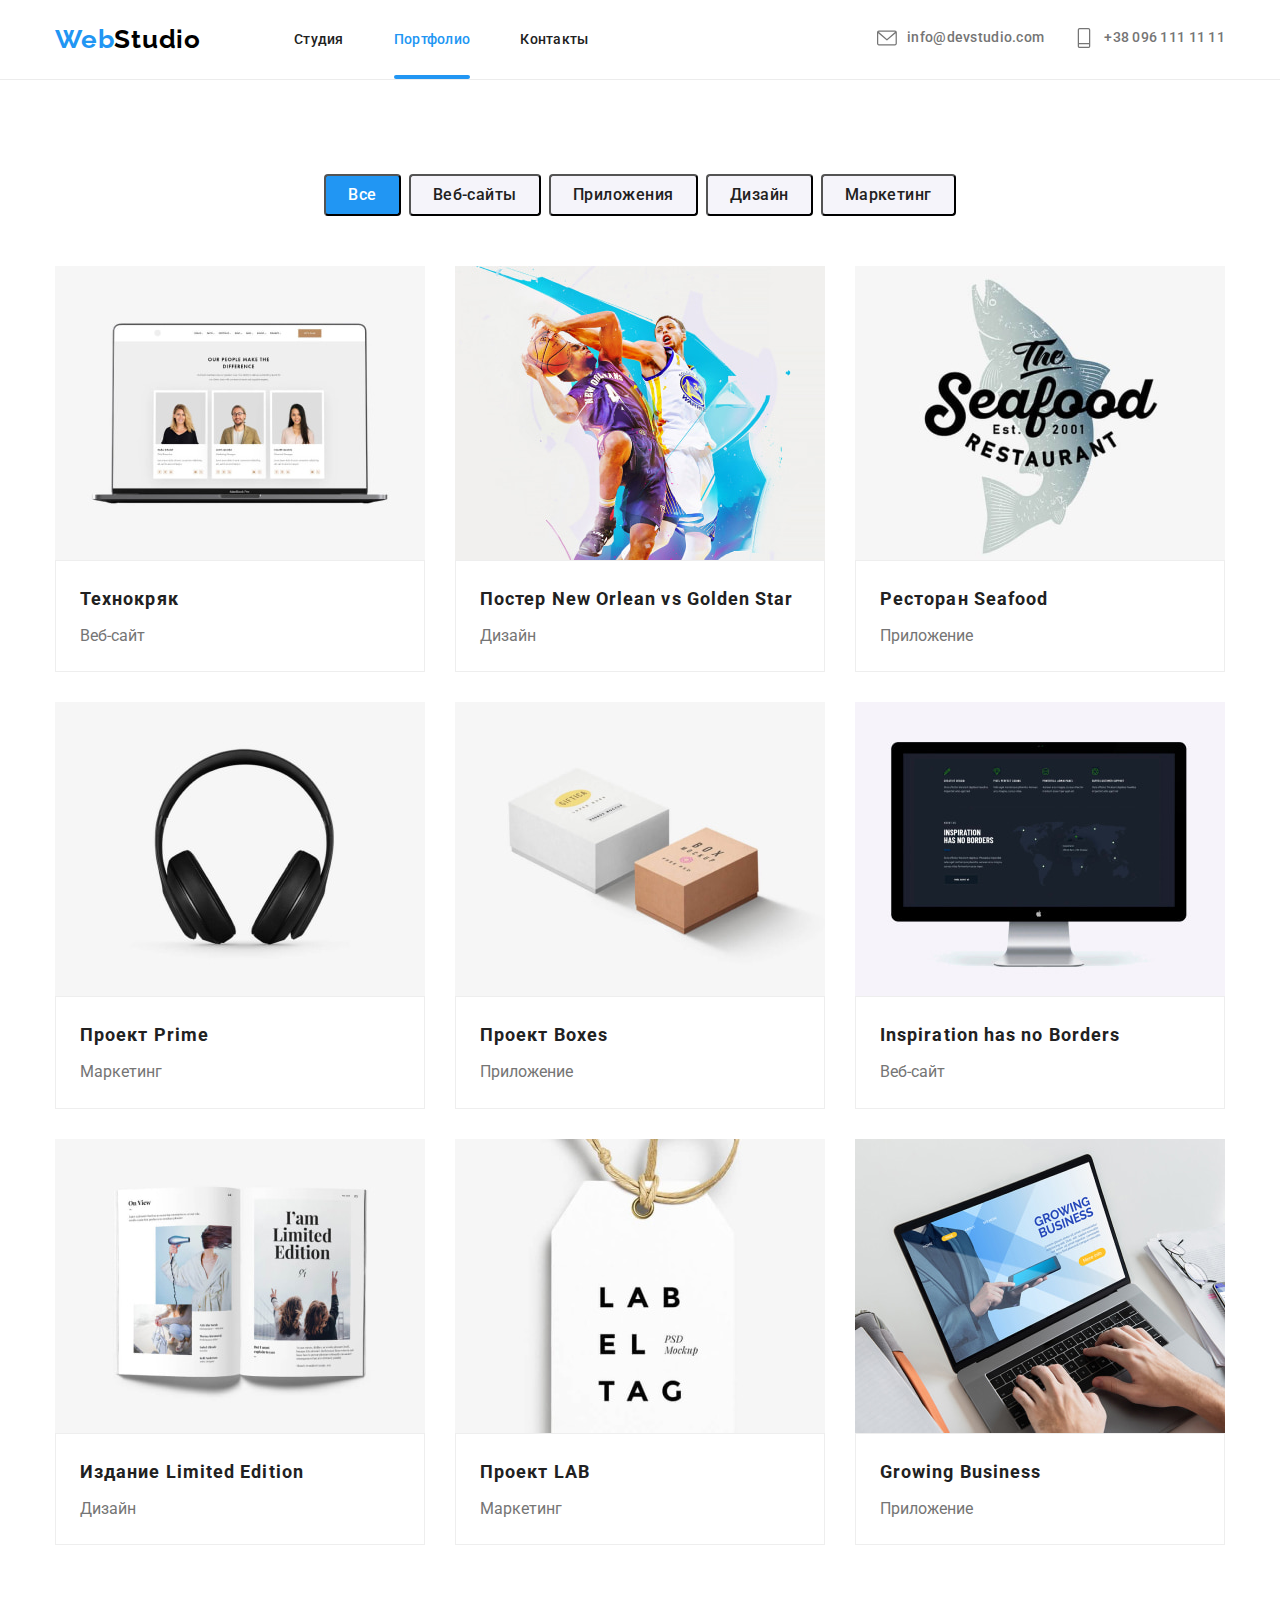
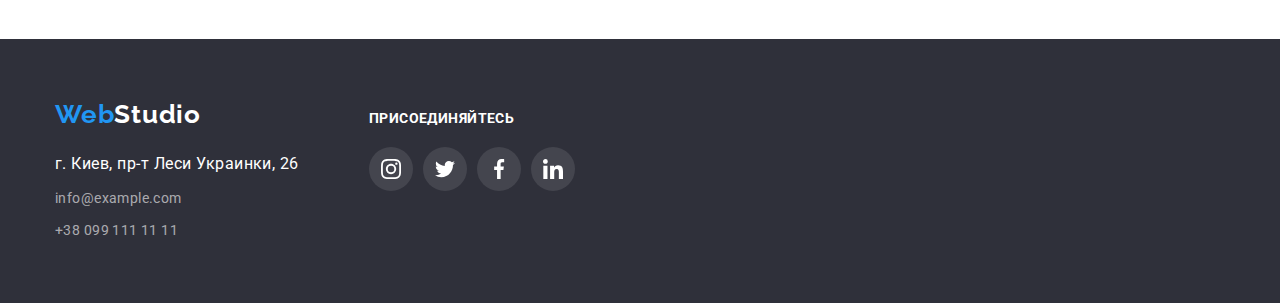
==== portfolio.html @ 1183ae74 "Initial commit" ====
<!DOCTYPE html>
<html lang="en">
  <head>
    <meta charset="UTF-8" />
    <meta http-equiv="X-UA-Compatible" content="IE=edge" />
    <meta name="viewport" content="width=device-width, initial-scale=1.0" />
    <title>Portfolio</title>
    <!--Fonts Start-->
    <link rel="preconnect" href="https://fonts.googleapis.com" />
    <link rel="preconnect" href="https://fonts.gstatic.com" crossorigin />
    <link
      href="https://fonts.googleapis.com/css2?family=Raleway:wght@700&family=Roboto:wght@400;500;700&display=swap"
      rel="stylesheet"
    />
    <!--Fonts End-->
    <!--Normalize Start-->
    <link
      rel="stylesheet"
      href="https://cdn.jsdelivr.net/npm/modern-normalize@1.1.0/modern-normalize.min.css"
    />
    <!--Normalize End-->

    <link rel="stylesheet" href="./css/styles.css" />
  </head>
  <body>
    <!-- Header section  -->
    <header class="header" data-header>
      <div class="container header-container">
        <a class="logo link" href="index.html">
          <span class="logo-text">Web</span><span class="logo-text-second-black">Studio</span>
        </a>
        <nav class="header-nav">
          <ul class="header-list list">
            <li class="header-item">
              <a class="header-link header-list-nav link" href="index.html">Студия</a>
            </li>
            <li class="header-item">
              <a class="header-link header-list-nav header-link-current link" href="portfolio.html"
                >Портфолио</a
              >
            </li>
            <li class="header-item">
              <a class="header-link header-list-nav link" href="#contacts">Контакты</a>
            </li>
          </ul>
        </nav>
        <ul class="contacts-nav list">
          <li class="item">
            <a class="link contacts-link" href="mailto:info@devstudio.com"
              ><svg class="contact-icon" width="20" height="20">
                <use href="./image/icon/icons.svg#icon-mail"></use>
              </svg>
              info@devstudio.com</a
            >
          </li>
          <li class="item">
            <a class="link contacts-link" href="tel:+380961111111"
              ><svg class="contact-icon" width="20" height="20">
                <use href="./image/icon/icons.svg#icon-phone"></use>
              </svg>
              +38 096 111 11 11</a
            >
          </li>
        </ul>
      </div>
    </header>
    <!--Functional section-->
    <main>
      <section class="functional">
        <div class="container">
          <!-- Логічний підзаголовок -->

          <h1 class="visually-hidden">Проэкти</h1>
          <ul class="list project-container">
            <li>
              <button type="button" class="btn-project-current btn-project">Все</button>
            </li>
            <li>
              <button type="button" class="btn-project">Веб-сайты</button>
            </li>
            <li>
              <button type="button" class="btn-project">Приложения</button>
            </li>
            <li>
              <button type="button" class="btn-project">Дизайн</button>
            </li>
            <li>
              <button type="button" class="btn-project">Маркетинг</button>
            </li>
          </ul>

          <ul class="list about-project">
            <li class="card">
              <a class="link-project link" href="">
                <div class="project-thumb">
                  <img
                    src="./image/project/img-pg2-1.jpg"
                    alt="Веб-сайт"
                    width="370"
                    height="294"
                  />
                  <div class="overlay-project">
                    <p class="overlay-project-text">
                      Ресурс предлагает комплексные предложения с разным уровнем функционала и
                      сервисов. Все это позволит посетителю получить исчерпывающие сведения о
                      компании или частном лице.
                    </p>
                  </div>
                </div>
                <div class="project-wrapper">
                  <h3 class="projects-item">Технокряк</h3>
                  <p class="projects-about">Веб-сайт</p>
                </div></a
              >
            </li>
            <li class="card">
              <a class="link-project link" href="">
                <div class="project-thumb">
                  <img src="./image/project/img-pg2-2.jpg" alt="Дизайн" width="370" height="294" />
                  <div class="overlay-project">
                    <p class="overlay-project-text">
                      Ресурс предлагает комплексные предложения с разным уровнем функционала и
                      сервисов. Все это позволит посетителю получить исчерпывающие сведения о
                      компании или частном лице.
                    </p>
                  </div>
                </div>
                <div class="project-wrapper">
                  <h3 class="projects-item">Постер New Orlean vs Golden Star</h3>
                  <p class="projects-about">Дизайн</p>
                </div></a
              >
            </li>
            <li class="card">
              <a class="link-project link" href="">
                <div class="project-thumb">
                  <img
                    src="./image/project/img-pg2-3.jpg"
                    alt="Приложение"
                    width="370"
                    height="294"
                  />
                  <div class="overlay-project">
                    <p class="overlay-project-text">
                      Ресурс предлагает комплексные предложения с разным уровнем функционала и
                      сервисов. Все это позволит посетителю получить исчерпывающие сведения о
                      компании или частном лице.
                    </p>
                  </div>
                </div>
                <div class="project-wrapper">
                  <h3 class="projects-item">Ресторан Seafood</h3>
                  <p class="projects-about">Приложение</p>
                </div></a
              >
            </li>
            <li class="card">
              <a class="link-project link" href="">
                <div class="project-thumb"><img src="./image/project/img-pg2-4.jpg" alt="Маркетинг" width="370" height="294" />
                <div class="overlay-project">
                    <p class="overlay-project-text">
                      Ресурс предлагает комплексные предложения с разным уровнем функционала и
                      сервисов. Все это позволит посетителю получить исчерпывающие сведения о
                      компании или частном лице.
                    </p>
                  </div></div>
                  <div class="project-wrapper">
                  <h3 class="projects-item">Проект Prime</h3>
                  <p class="projects-about">Маркетинг</p>
                </div></a
              >
            </li>
            <li class="card">
              <a class="link-project link" href="">
                <div class="project-thumb"><img
                  src="./image/project/img-pg2-5.jpg"
                  alt="Приложение"
                  width="370"
                  height="294"
                />
                <div class="overlay-project">
                    <p class="overlay-project-text">
                      Ресурс предлагает комплексные предложения с разным уровнем функционала и
                      сервисов. Все это позволит посетителю получить исчерпывающие сведения о
                      компании или частном лице.
                    </p>
                  </div></div>
                <div class="project-wrapper">
                  <h3 class="projects-item">Проект Boxes</h3>
                  <p class="projects-about">Приложение</p>
                </div></a
              >
            </li>
            <li class="card">
              <a class="link-project link" href="">
                 <div class="project-thumb"><img src="./image/project/img-pg2-6.jpg" alt="Веб-сайт" width="370" height="294" />
                <div class="overlay-project">
                    <p class="overlay-project-text">
                      Ресурс предлагает комплексные предложения с разным уровнем функционала и
                      сервисов. Все это позволит посетителю получить исчерпывающие сведения о
                      компании или частном лице.
                    </p>
                  </div>
                </div>
                  <div class="project-wrapper">
                  <h3 class="projects-item">Inspiration has no Borders</h3>
                  <p class="projects-about">Веб-сайт</p>
                </div></a
              >
            </li>
            <li class="card">
              <a class="link-project link" href="">
                <div class="project-thumb"><img src="./image/project/img-pg2-7.jpg" alt="Дизайн" width="370" height="294" />
                <div class="overlay-project">
                    <p class="overlay-project-text">
                      Ресурс предлагает комплексные предложения с разным уровнем функционала и
                      сервисов. Все это позволит посетителю получить исчерпывающие сведения о
                      компании или частном лице.
                    </p>
                  </div>
                </div>
                  <div class="project-wrapper">
                  <h3 class="projects-item">Издание Limited Edition</h3>
                  <p class="projects-about">Дизайн</p>
                </div></a
              >
            </li>
            <li class="card">
              <a class="link-project link" href="">
                <div class="project-thumb"><img src="./image/project/img-pg2-8.jpg" alt="Маркетинг" width="370" height="294" />
                <div class="overlay-project">
                    <p class="overlay-project-text">
                      Ресурс предлагает комплексные предложения с разным уровнем функционала и
                      сервисов. Все это позволит посетителю получить исчерпывающие сведения о
                      компании или частном лице.
                    </p>
                  </div>
                </div>
                  <div class="project-wrapper">
                  <h3 class="projects-item">Проект LAB</h3>
                  <p class="projects-about">Маркетинг</p>
                </div></a
              >
            </li>
            <li class="card">
              <div class="project-thumb"><a class="link-project link" href="">
                <img
                  src="./image/project/img-pg2-9.jpg"
                  alt="Приложение"
                  width="370"
                  height="294"
                />
                <div class="overlay-project">
                    <p class="overlay-project-text">
                      Ресурс предлагает комплексные предложения с разным уровнем функционала и
                      сервисов. Все это позволит посетителю получить исчерпывающие сведения о
                      компании или частном лице.
                    </p>
                  </div>
                </div>
                <div class="project-wrapper">
                  <h3 class="projects-item">Growing Business</h3>
                  <p class="projects-about">Приложение</p>
                </div></a
              >
            </li>
          </ul>
        </div>
      </section>
    </main>
    <!--Project section-->
    <!-- Footer section -->
    <footer class="footer" id="contacts">
      <div class="container footer-section">
        <div class="footer-contacts">
          <a class="logo logo-footer link" href="">
            <span class="logo-text">Web</span><span class="logo-text-second-white">Studio</span>
          </a>
          <address class="contacts-adress">
            <ul class="footer-item list">
              <li class="footer-list">
                <a
                  class="footer-adress link"
                  href="https://goo.gl/maps/zEuSGxevjgM5tQku9"
                  target="_blank"
                  rel="noopener norefferer"
                  >г. Киев, пр-т Леси Украинки, 26</a
                >
              </li>
              <li class="footer-list">
                <a class="footer-email link" href="mailto:info@example.com">info@example.com</a>
              </li>
              <li class="footer-list">
                <a class="footer-phone link" href="tel:+380991111111">+38 099 111 11 11</a>
              </li>
            </ul>
          </address>
        </div>
        <div class="footer-container">
          <p class="footer-text">Присоединяйтесь</p>
          <ul class="footer-connect list">
            <li class="footer-connect-item">
              <a
                class="footer-connect-link link"
                href=""
                target="_blank"
                rel="noopener noreferrer"
                aria-label="instagram"
              >
                <svg class="footer-icon" width="20" height="20">
                  <use href="./image/icon/icons.svg#icon-instagram"></use>
                </svg>
              </a>
            </li>
            <li class="footer-connect-item">
              <a
                class="footer-connect-link link"
                href=""
                target="_blank"
                rel="noopener noreferrer"
                aria-label="twitter"
              >
                <svg class="footer-icon" width="20" height="20">
                  <use href="./image/icon/icons.svg#icon-twitter"></use>
                </svg>
              </a>
            </li>
            <li class="footer-connect-item">
              <a
                class="footer-connect-link link"
                href=""
                target="_blank"
                rel="noopener noreferrer"
                aria-label="facebook"
              >
                <svg class="footer-icon" width="20" height="20">
                  <use href="./image/icon/icons.svg#icon-facebook"></use>
                </svg>
              </a>
            </li>
            <li class="footer-connect-item">
              <a
                class="footer-connect-link link"
                href=""
                target="_blank"
                rel="noopener noreferrer"
                aria-label="linkidn"
              >
                <svg class="footer-icon" width="20" height="20">
                  <use href="./image/icon/icons.svg#icon-linkedin"></use>
                </svg>
              </a>
            </li>
          </ul>
        </div>
      </div>
    </footer>
  </body>
</html>
---- css/styles.css ----
:root {
  /* fonts */
  --main-font: 'Roboto', sans-serif;
  --secondary-font: 'Raleway', sans-serif;

  /* text colors */
  --main-txt-cl: #212121;
  --accent-txt-cl: #757575;
  --link-txt-cl: #2196f3;

  /* bg color */
  --dark-bg-color: #2f303a;

  /* others */
  --animation: 250ms cubic-bezier(0.4, 0, 0.2, 1);
}

body {
  font-family: var(--main-font);
  color: var(--main-txt-cl);
}

/*resert styles */
h1,
h2,
h3,
h4,
h5,
h6,
p {
  margin: 0;
}
img {
  display: block;
}
.link {
  text-decoration: none;
  color: currentColor;
}

.list {
  list-style: none;
  padding: 0;
}

/*base styles*/

.container {
  width: 1200px;
  padding-left: 15px;
  padding-right: 15px;
  margin-left: auto;
  margin-right: auto;
}

/**
|===============================
|Header section
|===============================
*/
.header {
  border-bottom: 1px solid #ececec;
}
.header-container {
  display: flex;
  align-items: center;
}

.logo {
  margin-right: 93px;
}

.logo-text-second-black {
  font-family: var(--secondary-font);
  font-weight: 700;
  font-size: 26px;
  line-height: 1.2;
  letter-spacing: 0.03em;
  color: #000000;
}
.logo-text {
  font-family: var(--secondary-font);
  font-weight: 700;
  font-size: 26px;
  line-height: 1.2;
  letter-spacing: 0.03em;
  color: var(--link-txt-cl);
}
.logo-text-second-white {
  font-family: var(--secondary-font);
  font-weight: 700;
  font-size: 26px;
  line-height: 1.2;
  letter-spacing: 0.03em;
  color: #ffffff;
}
.header-nav {
  margin-right: auto;
}
.header-list {
  display: flex;
  margin-top: 0;
  margin-bottom: 0;
}

.header-list-nav {
  padding-top: 32px;
  padding-bottom: 32px;
  display: block;
}

.header-item {
  margin-right: 50px;
}

.header-item:last-child {
  margin-right: 0;
}

.header-link,
.header-mail {
  font-weight: 500;
  font-size: 14px;
  line-height: 1.1;
  letter-spacing: 0.02em;

  color: var(--main-txt-cl);
  transition: color var(--animation);
}

.header-link:hover,
.header-link:focus {
  color: var(--link-txt-cl);
}

.header-link-current {
  position: relative;
  color: var(--link-txt-cl);
}

.header-link-current::after {
  content: '';
  position: absolute;
  bottom: 0px;
  left: 0;

  display: block;
  width: 100%;
  height: 4px;

  border-radius: 2px;
  background-color: var(--link-txt-cl);
}
.contacts-nav {
  display: flex;
  align-items: center;
  justify-content: center;
  margin-top: 0;
  margin-bottom: 0;
}
.contacts-nav .link {
  font-weight: 500;
  font-size: 14px;
  line-height: 1.1;
  letter-spacing: 0.02em;
  color: #757575;

  transition: color var(--animation);
}

.contacts-nav .item + .item {
  margin-left: 30px;
}

.contacts-nav .link:hover,
.link:focus {
  color: var(--link-txt-cl);
}
.contacts-link {
  display: inline-flex;
  align-items: center;
}
.contact-icon {
  margin-right: 10px;
  fill: currentColor;
}

/**
|===============================
|test srction
|===============================
*/

/**
|===============================
|Hero section
|===============================
*/
.hero {
  background-color: var(--dark-bg-color);
  padding-top: 200px;
  padding-bottom: 200px;
}

.hero-container {
  align-items: center;
}
.overlay {
  max-width: 1600px;
  margin-left: auto;
  margin-right: auto;

  background-image: linear-gradient(to right, rgba(47, 48, 58, 0.4), rgba(47, 48, 58, 0.4)),
    url(../image/background/background-hero.jpg);

  background-position: center;
}

.main-title {
  max-width: 696px;
  margin-left: auto;
  margin-right: auto;
  margin-bottom: 30px;

  font-weight: 900;
  font-size: 44px;
  line-height: 60px;
  text-align: center;
  letter-spacing: 0.06em;
  text-transform: uppercase;
  color: #ffffff;
}
.main-btn {
  display: flex;
  min-width: 200px;
  min-height: 50px;
  padding: 9px 31px;
  margin-left: auto;
  margin-right: auto;

  font-family: inherit;
  font-weight: 700;
  font-size: 16px;
  line-height: 1.9;
  letter-spacing: 0.06em;
  color: #ffffff;

  background-color: var(--link-txt-cl);
  box-shadow: 0px 4px 4px rgba(0, 0, 0, 0.15);
  border-radius: 4px;
  cursor: pointer;

  transition: background-color var(--animation);
}
.main-btn:hover,
.main-btn:focus {
  background-color: #188ce8;
}

/**
|===============================
|Features section
|===============================
*/
.features {
  padding-top: 94px;
  padding-bottom: 94px;
}

.features-list {
  display: flex;
  gap: 30px;

  margin-top: 0;
  margin-bottom: 0;
}

.features-item {
  width: 270px;
}

.features-box {
  display: flex;
  align-items: center;
  justify-content: center;
  width: 270px;
  height: 120px;

  background-color: #f5f4fa;
}

.second-title {
  color: var(--main-txt-cl);
  font-weight: 700;
  font-size: 36px;
  line-height: 1.2;
  text-align: center;
  letter-spacing: 0.03em;
}
.section-subtitle {
  margin-top: 30px;
  margin-bottom: 10px;

  color: var(--main-txt-cl);
  text-transform: uppercase;
  line-height: 1.1;
  letter-spacing: 0.03em;
  font-size: 14px;
}

.about-desc {
  color: var(--accent-txt-cl);
  font-size: 14px;
  line-height: 1.7;
  letter-spacing: 0.03em;
}

/**
|===============================
|Services section
|===============================
*/
.services {
  padding-bottom: 94px;
}
.second-title {
  margin-bottom: 50px;
}
.service-list {
  display: flex;
  gap: 30px;
  margin-top: 0;
  margin-bottom: 0;
}

.sevice-item {
  position: relative;
}

.service-img-over {
  position: absolute;
  bottom: 0;
  left: 0;
  padding: 27px 10px;
  width: 100%;
  background-color: rgba(47, 48, 58, 0.8);
}

.service-img-title {
  font-weight: 700;
  font-size: 14px;
  line-height: 1.1;
  text-align: center;
  letter-spacing: 0.03em;
  text-transform: uppercase;

  color: #ffffff;
}

/**
|===============================
|Team section
|===============================
*/
.team {
  background: #f5f4fa;
  padding-top: 94px;
  padding-bottom: 94px;
}
.second-title {
  margin-bottom: 50px;
}
.team-list {
  display: flex;
  gap: 30px;
  margin-top: 0;
  margin-bottom: 0;
}
.team-wrapper {
  padding-top: 30px;
  padding-bottom: 30px;

  padding-left: 5px;
  padding-right: 5px;

  border-top: none;
  background-color: #ffffff;
  box-shadow: 0px 1px 3px rgba(0, 0, 0, 0.12), 0px 1px 1px rgba(0, 0, 0, 0.14),
    0px 2px 1px rgba(0, 0, 0, 0.2);
}
.team-subtitle {
  font-weight: 500;
  font-size: 16px;
  line-height: 1.2;
  text-align: center;
  letter-spacing: 0.03em;
  color: var(--main-txt-cl);
  margin-bottom: 10px;
}

.about-desc-team {
  color: var(--accent-txt-cl);
  font-size: 16px;
  line-height: 1.7;
  letter-spacing: 0.03em;
  text-align: center;
}

/**
|===============================
|Clients section
|===============================
*/
.clients-section {
  padding-top: 94px;
  padding-bottom: 94px;
}
.clients {
  display: flex;
  align-items: center;
  justify-content: center;
  gap: 30px;
  margin-top: 50px;
  margin-top: 0;
  margin-bottom: 0;
}

.clients-item {
  height: 92px;
  width: 170px;
}

.clients-link {
  display: flex;
  align-items: center;
  justify-content: center;
  height: 92px;
  width: 170px;

  border: 1px solid #afb1b8;
  border-radius: 4px;

  transition: border-color var(--animation);
}
.clients-icon {
  fill: #afb1b8;
  transition: fill var(--animation);
}

.clients-link:hover,
.clients-link:focus {
  border-color: var(--link-txt-cl);
}

.clients-link:focus .clients-icon {
  fill: var(--link-txt-cl);
}

.clients-link:hover .clients-icon {
  fill: var(--link-txt-cl);
}
/**
|===============================
|Footer
|===============================
*/

.footer {
  background-color: var(--dark-bg-color);
  padding-top: 60px;
  padding-bottom: 60px;
}
.footer-section {
  display: flex;
  align-items: baseline;
  /*gap: 70px;*/
}
.footer-contacts {
  margin-right: 70px;
}

.logo-footer {
  margin-right: 0;
}
.contacts-adress {
  font-style: normal;
  margin-top: 20px;
}
.footer-item {
  margin-top: 0;
  margin-bottom: 0;

  transition: color var(--animation);
}
.footer-list {
  margin-bottom: 9px;
}

.footer-list:last-child {
  margin-bottom: 0;
}

.footer-adress {
  line-height: 1.7;
  letter-spacing: 0.03em;
  color: #ffffff;
  margin-top: 20px;
}
.footer-email,
.footer-phone {
  font-size: 14px;
  line-height: 1.7;
  letter-spacing: 0.03em;
  color: rgba(255, 255, 255, 0.6);
  margin-bottom: 9px;
}

.footer-item .link {
  transition: color var(--animation);
}

.footer-item .link:hover,
.link:focus {
  color: var(--link-txt-cl);
}

.footer-connect {
  display: flex;
  gap: 10px;
  margin-top: 20px;
  margin-bottom: 0;
}
.footer-text {
  font-weight: 700;
  font-size: 14px;
  line-height: 1.1;
  letter-spacing: 0.03em;
  text-transform: uppercase;

  color: #ffffff;
}

.footer-connect-link {
  display: flex;
  align-items: center;
  justify-content: center;
  width: 44px;
  height: 44px;

  border-radius: 50%;
  background-color: rgba(255, 255, 255, 0.1);

  transition: background-color var(--animation);
}
.footer-icon {
  fill: #ffffff;
}

.footer-connect-link:hover,
.footer-connect-link:focus {
  background-color: var(--link-txt-cl);
}

.footer-connect-link:hover,
.footer-connect-link:focus .footer-icon {
  fill: #ffffff;
}

/**
|===============================
|Social list
|===============================
*/
.socials {
  display: flex;
  align-items: center;
  justify-content: center;
  gap: 10px;
  margin-top: 16px;
}

.socials-link {
  display: flex;
  align-items: center;
  justify-content: center;
  width: 44px;
  height: 44px;

  color: #afb1b8;
  background-color: #ffffff;
  border-radius: 50%;

  transition: background-color var(--animation);
}

.socials-icon {
  fill: currentColor;
  transition: fill var(--animation);
}

.socials-link:hover {
  background-color: var(--link-txt-cl);
}
.socials-link:hover .socials-icon {
  fill: #ffffff;
}

/**
|===============================
|Portfolio list
|===============================
*/

/* Project Section*/
.functional {
  padding-top: 94px;
  padding-bottom: 94px;
}

.project-container {
  display: flex;
  gap: 8px;
  justify-content: center;
  margin-top: 0;
  margin-bottom: 50px;
}

.project-link:hover,
.project-link:focus {
  color: #ffffff;
  background-color: var(--link-txt-cl);
}

.btn-project:hover,
.btn-project:focus {
  color: #ffffff;
  background-color: var(--link-txt-cl);
  box-shadow: 0px 3px 1px rgba(0, 0, 0, 0.1), 0px 1px 2px rgba(0, 0, 0, 0.08),
    0px 2px 2px rgba(0, 0, 0, 0.12);
}
.btn-project {
  font-family: inherit;
  color: var(--main-txt-cl);
  font-weight: 500;
  font-size: 16px;
  line-height: 1.6;
  text-align: center;
  letter-spacing: 0.03em;
  cursor: pointer;
  background-color: #f5f4fa;
  border-radius: 4px;

  padding-left: 22px;
  padding-right: 22px;
  padding-top: 6px;
  padding-bottom: 6px;

  transition: color var(--animation), background-color var(--animation), box-shadow var(--animation);
}
.btn-project-current {
  color: #ffffff;
  background-color: var(--link-txt-cl);
}

.visually-hidden {
  position: absolute;
  width: 1px;
  height: 1px;
  margin: -1px;
  border: 0;
  padding: 0;

  white-space: nowrap;
  clip-path: inset(100%);
  clip: rect(0 0 0 0);
  overflow: hidden;
}

/*
.functional-list {
  font-weight: 500;
  font-size: 16px;
  line-height: 1.6;
  text-align: center;
  letter-spacing: 0.03em;
  color: var(--main-txt-cl);
  cursor: pointer;
}

.item-all {
  color: #ffffff;
  background-color: var(--link-txt-cl);
}*/

.about-project {
  display: flex;
  gap: 30px;
  flex-wrap: wrap;
  margin-top: 0;
  margin-bottom: 0;
}

.project-wrapper {
  padding-top: 20px;
  padding-bottom: 20px;
  padding-left: 24px;
  padding-right: 24px;

  border-top: none;
  background: #ffffff;
  border: 1px solid #eeeeee;
}
.link-project {
  display: block;
  transition: box-shadow var(--animation);
}
.link-project:hover,
.link-project:focus {
  box-shadow: 0px 1px 1px rgba(0, 0, 0, 0.12), 0px 4px 4px rgba(0, 0, 0, 0.06),
    1px 4px 6px rgba(0, 0, 0, 0.16);
}

.project-thumb {
  position: relative;
  overflow: hidden;
}
.overlay-project {
  position: absolute;
  background-color: var(--link-txt-cl);
  padding: 63px 24px;

  transform: translateY(0);
  transition: transform var(--animation);
}
.link-project:hover .overlay-project {
  transform: translateY(-100%);
}

.overlay-project-text {
  font-size: 18px;
  color: #ffffff;
  letter-spacing: 0.03em;
  line-height: 1.5;

  display: flex;
  align-items: center;
  justify-content: center;

  width: 100%;
  height: 100%;
}

/*.card {
  position: relative;
  overflow: hidden;
}
*/

.projects-item {
  font-weight: 700;
  font-size: 18px;
  line-height: 2;
  letter-spacing: 0.06em;
  color: var(--main-txt-cl);

  margin-bottom: 4px;
}

.projects-about {
  font-size: 16px;
  line-height: 1.9;
  color: var(--accent-txt-cl);
}

/**
|===============================
|Modal window
|===============================
*/

.backdrop {
  position: fixed;
  top: 0;
  left: 0;

  width: 100%;
  height: 100%;
  background-color: rgba(0, 0, 0, 0.2);
  opacity: 1;
  visibility: visible;
  pointer-events: initial;

  transition: opacity 250ms ease-out, visibility 250ms ease-out;
}
.backdrop.is-hidden {
  opacity: 0;
  visibility: hidden;
  pointer-events: none;
}
.modal {
  position: absolute;
  top: 50%;
  left: 50%;
  transform: translate(-50%, -50%) scale(1) rotate(0);

  width: 528px;
  height: 581px;
  background: #ffffff;
  border-radius: 4px;
  box-shadow: 0px 1px 3px rgb(0 0 0 / 12%), 0px 1px 1px rgb(0 0 0 / 14%),
    0px 2px 1px rgb(0 0 0 / 20%);
}

.modal-btn {
  position: absolute;
  top: 10px;
  right: 10px;

  display: flex;
  align-items: center;
  justify-content: center;
  width: 30px;
  height: 30px;
  padding: 0;

  border-radius: 50%;
  background-color: transparent;
  border: 1px solid rgba(0, 0, 0, 0.1);
  cursor: pointer;
}
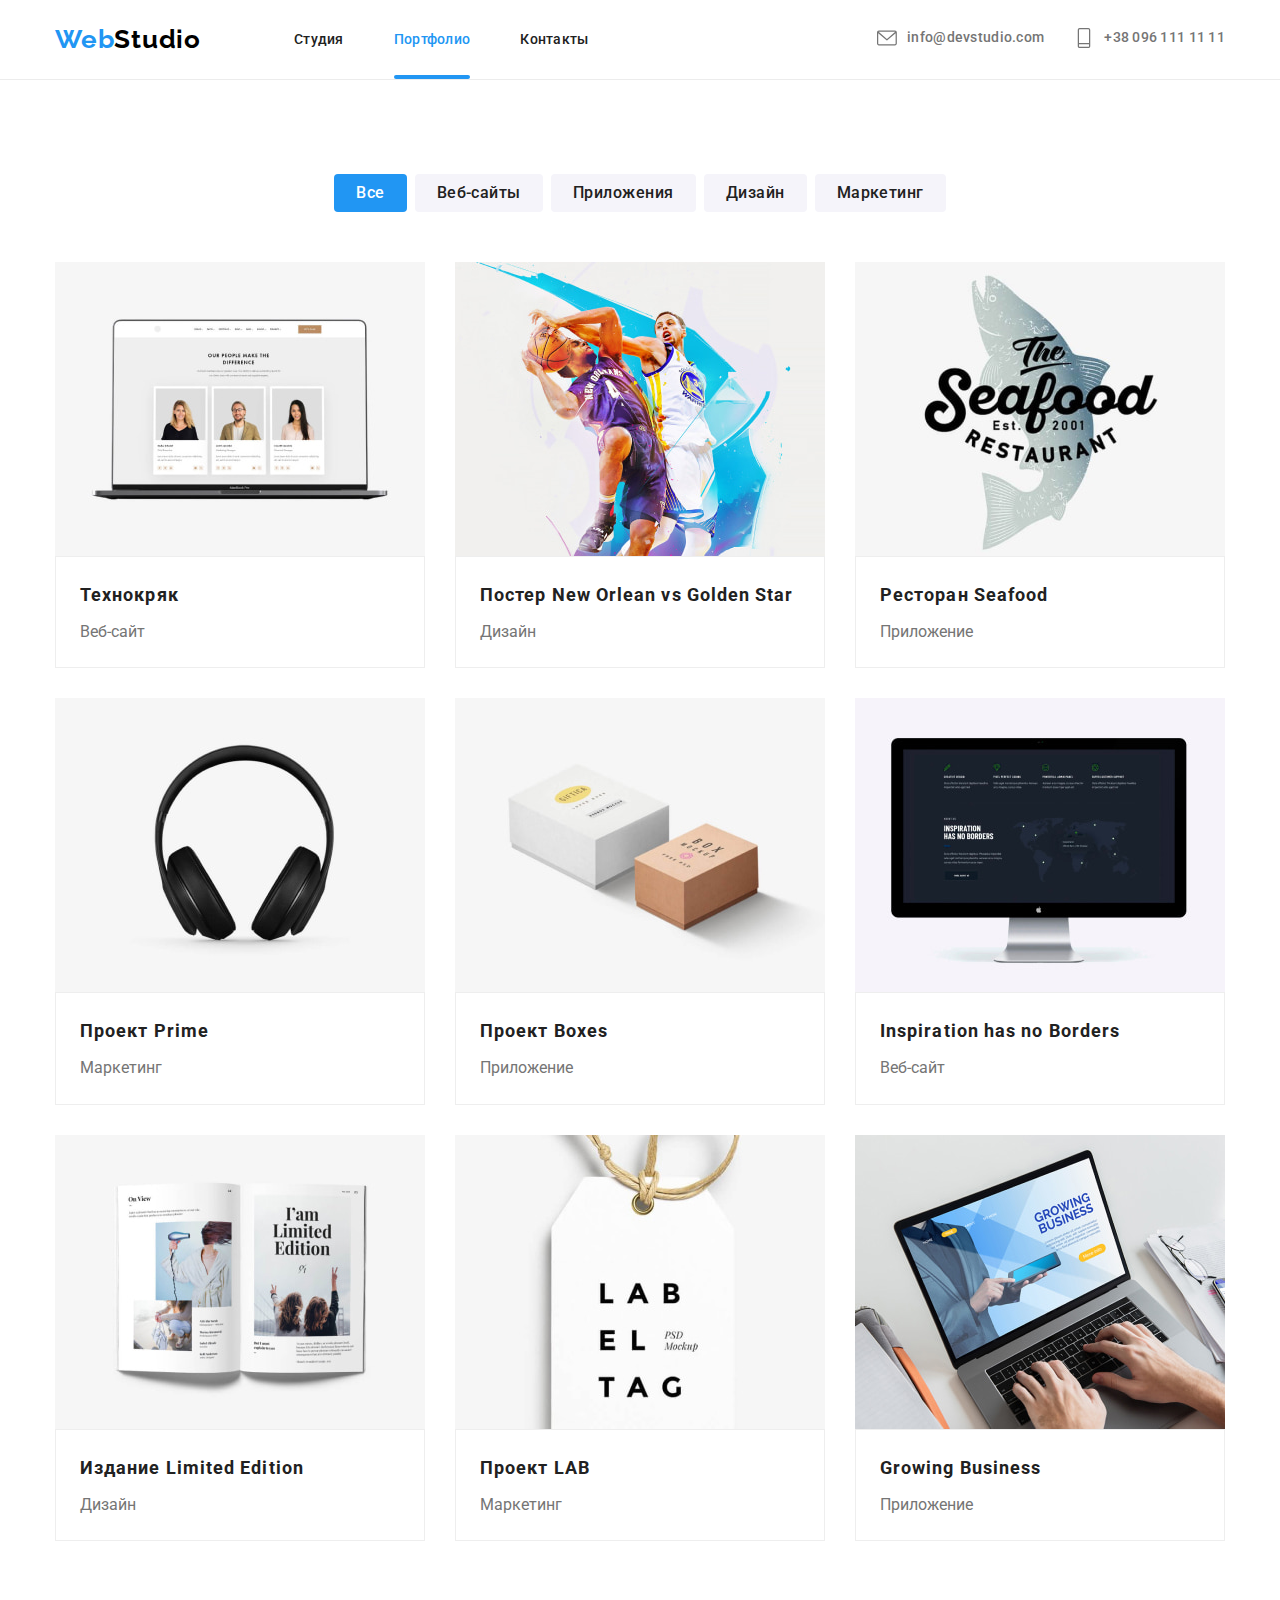
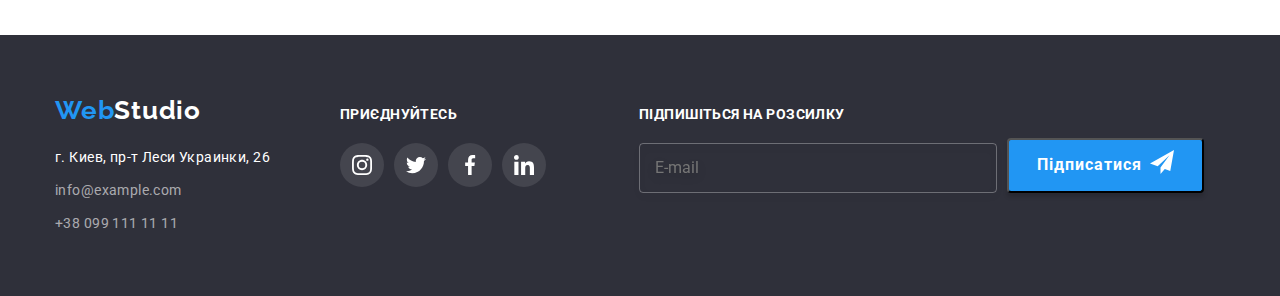
==== commit 17664ab9: "reade_form_homework_10_08" ====
--- a/portfolio.html
+++ b/portfolio.html
@@ -25,37 +25,37 @@
   <body>
     <!-- Header section  -->
     <header class="header" data-header>
-      <div class="container header-container">
-        <a class="logo link" href="index.html">
+      <div class="container header__container">
+        <a class="logo header__logo link" href="index.html">
           <span class="logo-text">Web</span><span class="logo-text-second-black">Studio</span>
         </a>
-        <nav class="header-nav">
-          <ul class="header-list list">
-            <li class="header-item">
-              <a class="header-link header-list-nav link" href="index.html">Студия</a>
-            </li>
-            <li class="header-item">
-              <a class="header-link header-list-nav header-link-current link" href="portfolio.html"
+        <nav class="nav">
+          <ul class="nav__list list">
+            <li class="nav__item">
+              <a class="nav__link nav__list--item link" href="index.html">Студия</a>
+            </li>
+            <li class="nav__item">
+              <a class="nav__link nav__list--item nav__link--current link" href="portfolio.html"
                 >Портфолио</a
               >
             </li>
-            <li class="header-item">
-              <a class="header-link header-list-nav link" href="#contacts">Контакты</a>
+            <li class="nav__item">
+              <a class="nav__link nav__list--item link" href="#contacts">Контакты</a>
             </li>
           </ul>
         </nav>
-        <ul class="contacts-nav list">
-          <li class="item">
-            <a class="link contacts-link" href="mailto:info@devstudio.com"
-              ><svg class="contact-icon" width="20" height="20">
+        <ul class="header__contacts list">
+          <li class="header__contacts__item">
+            <a class="link header__contacts__link" href="mailto:info@devstudio.com"
+              ><svg class="header__contacts__icon" width="20" height="20">
                 <use href="./image/icon/icons.svg#icon-mail"></use>
               </svg>
               info@devstudio.com</a
             >
           </li>
-          <li class="item">
-            <a class="link contacts-link" href="tel:+380961111111"
-              ><svg class="contact-icon" width="20" height="20">
+          <li class="header__contacts__item">
+            <a class="link header__contacts__link" href="tel:+380961111111"
+              ><svg class="header__contacts__icon" width="20" height="20">
                 <use href="./image/icon/icons.svg#icon-phone"></use>
               </svg>
               +38 096 111 11 11</a
@@ -297,7 +297,7 @@
           </address>
         </div>
         <div class="footer-container">
-          <p class="footer-text">Присоединяйтесь</p>
+          <p class="footer-text">Приєднуйтесь</p>
           <ul class="footer-connect list">
             <li class="footer-connect-item">
               <a
@@ -353,6 +353,18 @@
             </li>
           </ul>
         </div>
+        <div class="container-footer">
+          <form class="footer-form">
+            <p class="footer-text">Підпишіться на розсилку</p>
+            <input class="footer-imput" type="email" name="email" placeholder="E-mail" />
+          </form>
+          <button class="footer-button">
+            <span>Підписатися</span>
+            <svg class="footer-icon-button" width="24" height="24">
+              <use href="./image/icon/icons.svg#icon-icon-send"></use>
+            </svg>
+          </button>
+        </div>
       </div>
     </footer>
   </body>
--- a/css/styles.css
+++ b/css/styles.css
@@ -53,6 +53,19 @@
   margin-right: auto;
 }
 
+.visuaaly-hidden {
+  position: absolute;
+  white-space: nowrap;
+  width: 1px;
+  height: 1px;
+  overflow: hidden;
+  border: 0;
+  padding: 0;
+  clip: rect(0 0 0 0);
+  clip-path: inset(50%);
+  margin: -1px;
+}
+
 /**
 |===============================
 |Header section
@@ -61,12 +74,12 @@
 .header {
   border-bottom: 1px solid #ececec;
 }
-.header-container {
-  display: flex;
-  align-items: center;
-}
-
-.logo {
+.header__container {
+  display: flex;
+  align-items: center;
+}
+
+.header__logo {
   margin-right: 93px;
 }
 
@@ -94,31 +107,29 @@
   letter-spacing: 0.03em;
   color: #ffffff;
 }
-.header-nav {
+.nav {
   margin-right: auto;
 }
-.header-list {
+.nav__list {
   display: flex;
   margin-top: 0;
   margin-bottom: 0;
 }
-
-.header-list-nav {
+.nav__item {
+  margin-right: 50px;
+}
+
+.nav__item:last-child {
+  margin-right: 0;
+}
+
+.nav__list--item {
   padding-top: 32px;
   padding-bottom: 32px;
   display: block;
 }
 
-.header-item {
-  margin-right: 50px;
-}
-
-.header-item:last-child {
-  margin-right: 0;
-}
-
-.header-link,
-.header-mail {
+.nav__link {
   font-weight: 500;
   font-size: 14px;
   line-height: 1.1;
@@ -128,17 +139,17 @@
   transition: color var(--animation);
 }
 
-.header-link:hover,
-.header-link:focus {
+.nav__link:hover,
+.nav__link:focus {
   color: var(--link-txt-cl);
 }
 
-.header-link-current {
+.nav__link--current {
   position: relative;
   color: var(--link-txt-cl);
 }
 
-.header-link-current::after {
+.nav__link--current::after {
   content: '';
   position: absolute;
   bottom: 0px;
@@ -151,14 +162,14 @@
   border-radius: 2px;
   background-color: var(--link-txt-cl);
 }
-.contacts-nav {
+.header__contacts {
   display: flex;
   align-items: center;
   justify-content: center;
   margin-top: 0;
   margin-bottom: 0;
 }
-.contacts-nav .link {
+.header__contacts .link {
   font-weight: 500;
   font-size: 14px;
   line-height: 1.1;
@@ -168,28 +179,22 @@
   transition: color var(--animation);
 }
 
-.contacts-nav .item + .item {
+.header__contacts .header__contacts__item + .header__contacts__item {
   margin-left: 30px;
 }
 
-.contacts-nav .link:hover,
+.header__contacts .link:hover,
 .link:focus {
   color: var(--link-txt-cl);
 }
-.contacts-link {
+.header__contacts__link {
   display: inline-flex;
   align-items: center;
 }
-.contact-icon {
+.header__contacts__icon {
   margin-right: 10px;
   fill: currentColor;
 }
-
-/**
-|===============================
-|test srction
-|===============================
-*/
 
 /**
 |===============================
@@ -202,7 +207,7 @@
   padding-bottom: 200px;
 }
 
-.hero-container {
+.hero__container {
   align-items: center;
 }
 .overlay {
@@ -229,6 +234,7 @@
   letter-spacing: 0.06em;
   text-transform: uppercase;
   color: #ffffff;
+  border: none;
 }
 .main-btn {
   display: flex;
@@ -501,6 +507,7 @@
 }
 
 .footer-adress {
+  font-size: 14px;
   line-height: 1.7;
   letter-spacing: 0.03em;
   color: #ffffff;
@@ -598,13 +605,78 @@
   transition: fill var(--animation);
 }
 
-.socials-link:hover {
+.socials-link:hover,
+.socials-link:focus {
   background-color: var(--link-txt-cl);
 }
 .socials-link:hover .socials-icon {
   fill: #ffffff;
 }
 
+.socials-link:focus .socials-icon {
+  fill: #ffffff;
+}
+.container-footer {
+  display: flex;
+  align-items: flex-end;
+  justify-content: center;
+}
+
+.footer-form {
+  margin-left: 93px;
+  margin-right: 10px;
+}
+
+.footer-text {
+  margin-bottom: 20px;
+}
+.footer-imput {
+  width: 358px;
+  height: 50px;
+  padding: 15px;
+  background-color: transparent;
+  border: 1px solid rgba(255, 255, 255, 0.3);
+  filter: drop-shadow(0px 4px 4px rgba(0, 0, 0, 0.15));
+  border-radius: 4px;
+
+  color: #ffffff;
+  transition: border-color var(--animation);
+}
+
+.footer-imput:hover,
+.footer-imput:focus-within {
+  border-color: var(--link-txt-cl);
+}
+
+.footer-button {
+  display: flex;
+  text-align: center;
+  padding: 10px 28px;
+  gap: 8px;
+
+  font-family: inherit;
+  font-weight: 700;
+  font-size: 16px;
+  line-height: 1.9;
+  letter-spacing: 0.06em;
+  color: #ffffff;
+
+  background-color: var(--link-txt-cl);
+  box-shadow: 0px 4px 4px rgba(0, 0, 0, 0.15);
+  border-radius: 4px;
+  cursor: pointer;
+
+  transition: background-color var(--animation);
+}
+
+.footer-icon-button {
+  fill: #ffffff;
+}
+
+.footer-button:hover,
+.footer-button:focus {
+  background-color: #188ce8;
+}
 /**
 |===============================
 |Portfolio list
@@ -649,6 +721,7 @@
   cursor: pointer;
   background-color: #f5f4fa;
   border-radius: 4px;
+  border: none;
 
   padding-left: 22px;
   padding-right: 22px;
@@ -785,6 +858,7 @@
 
   width: 100%;
   height: 100%;
+  z-index: 1000;
   background-color: rgba(0, 0, 0, 0.2);
   opacity: 1;
   visibility: visible;
@@ -805,6 +879,7 @@
 
   width: 528px;
   height: 581px;
+  padding: 40px;
   background: #ffffff;
   border-radius: 4px;
   box-shadow: 0px 1px 3px rgb(0 0 0 / 12%), 0px 1px 1px rgb(0 0 0 / 14%),
@@ -827,4 +902,179 @@
   background-color: transparent;
   border: 1px solid rgba(0, 0, 0, 0.1);
   cursor: pointer;
-}
+  transition: fill var(--animation);
+}
+
+.modal-btn:hover,
+.modal-btn:focus {
+  fill: var(--link-txt-cl);
+}
+
+/**
+  |============================
+  | Modal form
+  |============================
+*/
+
+.register-form {
+  text-align: center;
+}
+
+.register-form-title {
+  display: block;
+  margin-bottom: 12px;
+
+  font-size: 20px;
+  line-height: 1.2;
+  text-align: center;
+  letter-spacing: 0.03em;
+
+  color: var(--main-txt-cl);
+}
+
+.register-form-group {
+  margin-bottom: 20px;
+  width: 448px;
+  height: 342px;
+}
+
+.register-form-wrap {
+  position: relative;
+  display: block;
+  margin-bottom: 10px;
+}
+
+.register-form-wrap:last-child {
+  margin-bottom: 0;
+}
+
+.register-form-label {
+  display: block;
+  text-align: left;
+  margin-bottom: 4px;
+
+  font-weight: 400;
+  font-size: 12px;
+  line-height: 1.2;
+  letter-spacing: 0.01em;
+
+  color: #757575;
+}
+
+.register-form-input,
+.register-form-message {
+  width: 100%;
+  border: 1px solid rgba(33, 33, 33, 0.2);
+  border-radius: 4px;
+
+  padding: 14px;
+  padding-left: 42px;
+
+  outline: transparent;
+  cursor: pointer;
+
+  transition: border-color var(--animation);
+}
+
+.register-form-input:hover,
+.register-form-input:focus-within {
+  border-color: var(--link-txt-cl);
+}
+
+.register-form-input:hover + .register-form-icon,
+.register-form-input:focus-within + .register-form-icon {
+  fill: var(--link-txt-cl);
+}
+
+.register-form-message:hover,
+.register-form-message:focus-within {
+  border-color: var(--link-txt-cl);
+}
+.register-form-message {
+  resize: none;
+  padding: 12px 16px;
+  height: 96px;
+}
+
+textarea::placeholder {
+  font-weight: 400;
+  font-size: 12px;
+  line-height: 1.2;
+  letter-spacing: 0.01em;
+
+  color: rgba(117, 117, 117, 0.5);
+}
+
+.register-form-icon {
+  position: absolute;
+  top: 50%;
+  left: 3%;
+  /*bottom: 14px;
+  left: 12px;
+*/
+  transition: fill var(--animation);
+}
+.register-form-agreement {
+  display: flex;
+  align-items: center;
+  justify-content: center;
+  gap: 8px;
+  margin-bottom: 30px;
+}
+.register-form-agreement-text {
+  font-size: 14px;
+  line-height: 1.7;
+  letter-spacing: 0.03em;
+  color: #757575;
+
+  user-select: none;
+  text-underline-position: under;
+}
+
+.register-form-agreement-link {
+  color: var(--link-txt-cl);
+}
+
+.register-checkbox:checked + .register-icon .register-icon-uncheck {
+  opacity: 0;
+  transition: opacity var(--animation);
+}
+
+.register-icon-check {
+  opacity: 0;
+  transition: opacity var(--animation);
+}
+
+.register-checkbox:checked + .register-icon .register-icon-check {
+  opacity: 1;
+}
+
+.register-form-agreement:focus-within > .register-icon {
+  outline: 2px solid #212121;
+  border-radius: 2px;
+}
+
+.register-form-btn {
+  display: inline-flex;
+  align-items: center;
+  justify-content: center;
+  padding: 10px 52px;
+
+  background-color: #2196f3;
+  box-shadow: 0px 4px 4px rgba(0, 0, 0, 0.15);
+  border-radius: 4px;
+
+  border: none;
+
+  cursor: pointer;
+
+  color: #ffffff;
+  font-weight: 700;
+  font-size: 16px;
+  line-height: 1.9;
+}
+
+.register-form-btn:hover,
+.register-form-btn:focus {
+  background-color: #188ce8;
+}
